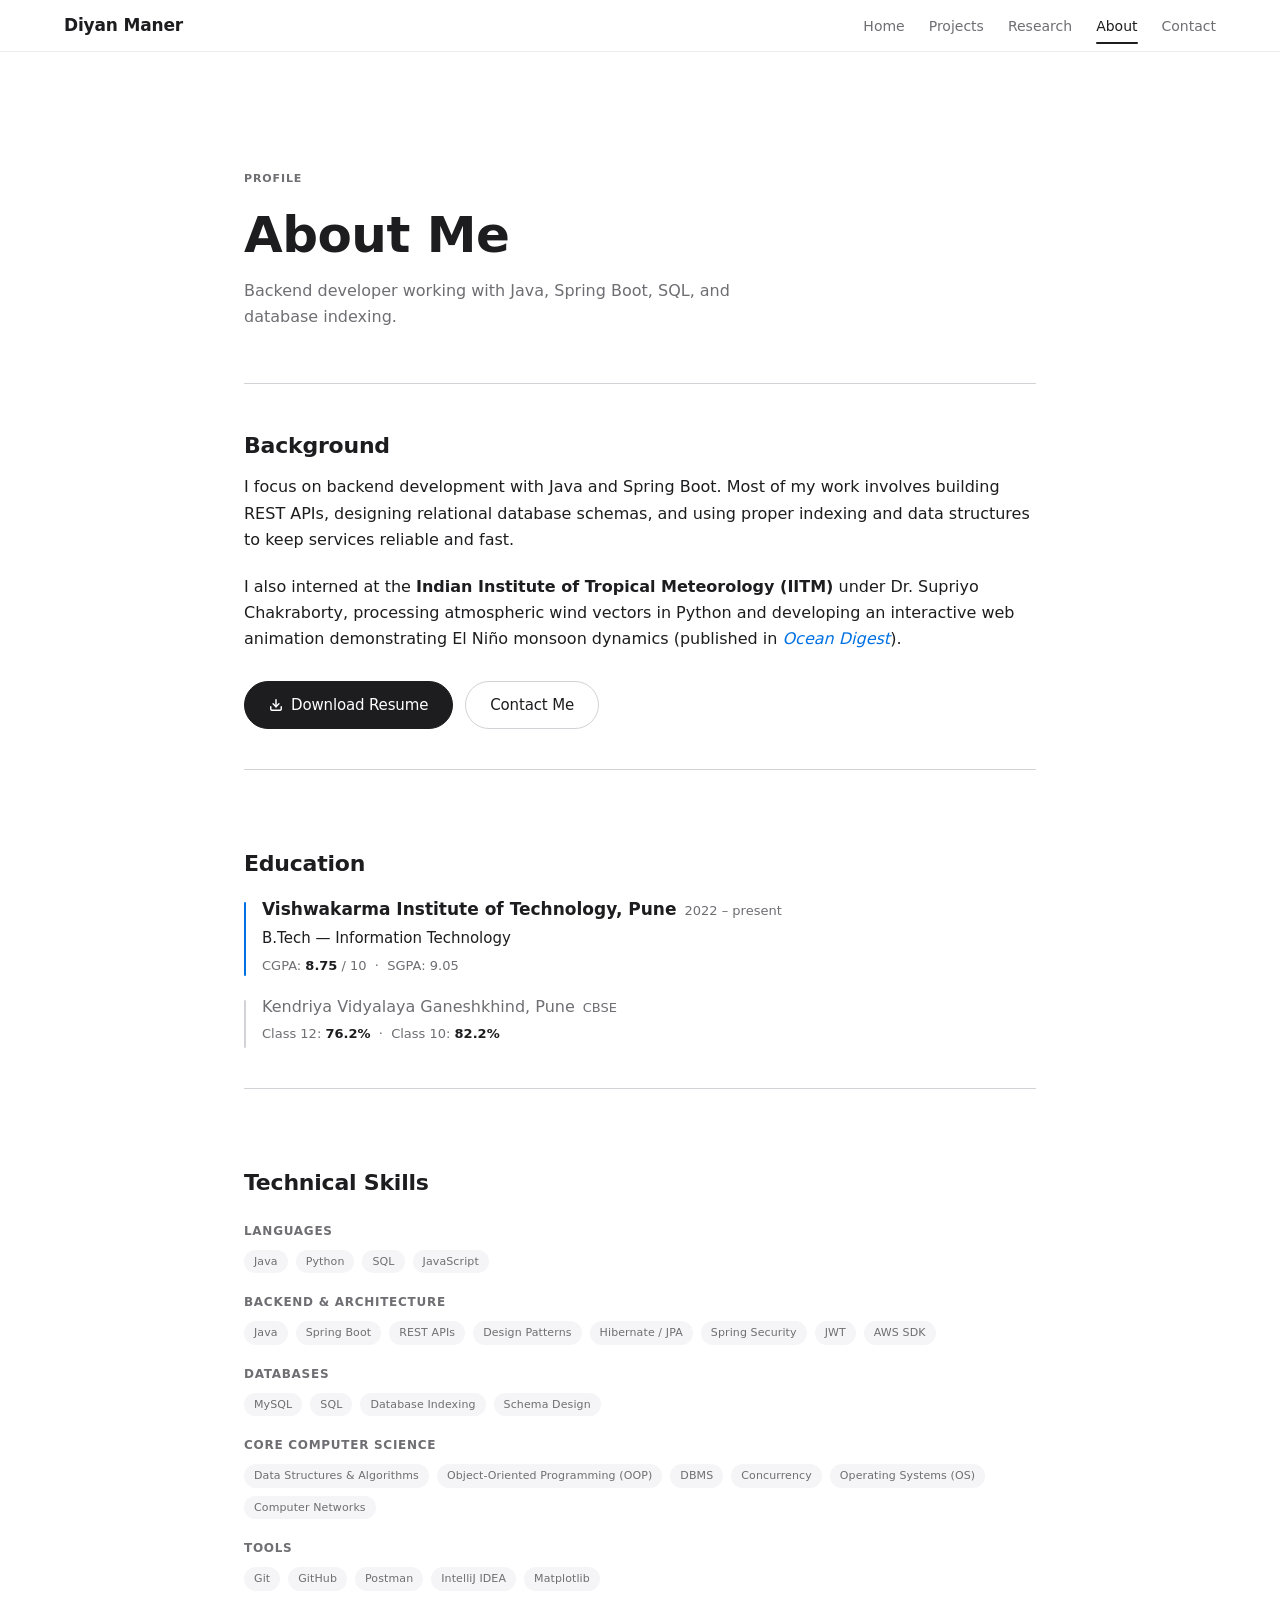
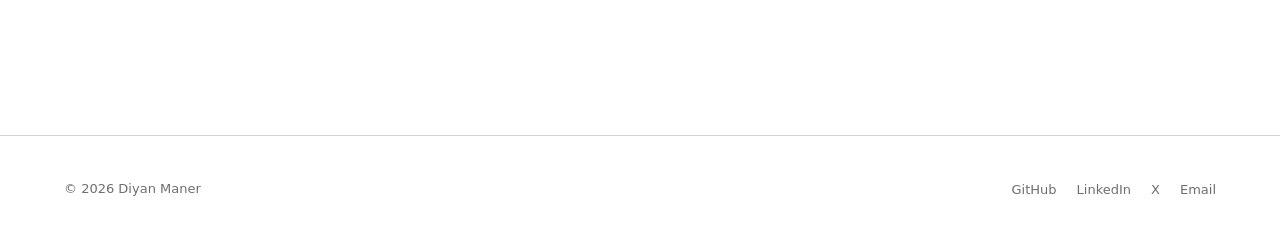
==== about.html @ 2ac3b4d7 "Initial deploy" ====
<!DOCTYPE html>
<html lang="en">
<head>
  <meta charset="UTF-8">
  <meta name="viewport" content="width=device-width, initial-scale=1.0">
  <title>About — Diyan Maner</title>
  <meta name="description" content="Background, education, and technical skills of Diyan Maner — backend Java developer and B.Tech IT student at VIT Pune.">
  <link rel="canonical" href="https://dynm13.github.io/about.html">

  <meta property="og:type" content="profile">
  <meta property="og:title" content="About — Diyan Maner">
  <meta property="og:description" content="Backend developer, IT student at VIT Pune, research intern at IITM.">
  <meta property="og:url" content="https://dynm13.github.io/about.html">

  <link rel="icon" type="image/svg+xml" href="assets/favicon.svg">

  <!-- Security & Anti-scrape -->
  <meta http-equiv="X-Content-Type-Options" content="nosniff">
  <meta http-equiv="X-Frame-Options" content="DENY">
  <meta http-equiv="Referrer-Policy" content="strict-origin-when-cross-origin">
  <meta http-equiv="Permissions-Policy" content="geolocation=(), microphone=(), camera=()">
  <meta http-equiv="Content-Security-Policy" content="default-src 'self'; style-src 'self' https://fonts.googleapis.com 'unsafe-inline'; font-src 'self' https://fonts.gstatic.com; script-src 'self'; img-src 'self' data:; frame-src https://www.oceansociety.in; connect-src 'none';">
  <meta name="robots" content="index, follow, noai, noimageai, noarchive">

  <link rel="preconnect" href="https://fonts.googleapis.com">
  <link rel="preconnect" href="https://fonts.gstatic.com" crossorigin>
  <link href="https://fonts.googleapis.com/css2?family=DM+Sans:ital,opsz,wght@0,9..40,400;0,9..40,500;0,9..40,600;0,9..40,700;1,9..40,400&display=swap" rel="stylesheet">
  <link rel="stylesheet" href="css/style.css">
</head>
<body>
  <a href="#main-content" class="skip-link">Skip to main content</a>

  <!-- Header -->
  <header class="site-header">
    <div class="container site-header__inner">
      <a href="index.html" class="brand" aria-label="Diyan Maner — Home">
        Diyan Maner
      </a>

      <button class="nav-toggle" aria-label="Toggle navigation menu" aria-expanded="false" aria-controls="primary-nav">
        <span class="nav-toggle__bar"></span>
        <span class="nav-toggle__bar"></span>
        <span class="nav-toggle__bar"></span>
      </button>

      <nav id="primary-nav" aria-label="Primary Navigation">
        <ul class="nav-links">
          <li><a href="index.html" class="nav-link">Home</a></li>
          <li><a href="projects.html" class="nav-link">Projects</a></li>
          <li><a href="research.html" class="nav-link">Research</a></li>
          <li><a href="about.html" class="nav-link active" aria-current="page">About</a></li>
          <li><a href="contact.html" class="nav-link">Contact</a></li>
        </ul>
      </nav>
    </div>
  </header>

  <main id="main-content">
    <div class="container article-content">

      <!-- Page Header -->
      <div style="padding-top: 64px; margin-bottom: 40px; border-bottom: 1px solid var(--border); padding-bottom: 32px;">
        <span class="eyebrow">Profile</span>
        <h1 style="margin-top: 8px; margin-bottom: 12px;">About Me</h1>
        <p style="color: var(--text-muted); max-width: 540px;">
          Backend developer working with Java, Spring Boot, SQL, and database indexing.
        </p>
      </div>

      <!-- Background -->
      <section style="margin-bottom: 40px;">
        <h2 style="font-size: 22px; margin-bottom: 14px;">Background</h2>
        <p>
          I focus on backend development with Java and Spring Boot. Most of my work involves building REST APIs, designing relational database schemas, and using proper indexing and data structures to keep services reliable and fast.
        </p>
        <p style="margin-top: 12px;">
          I also interned at the <strong>Indian Institute of Tropical Meteorology (IITM)</strong> under Dr. Supriyo Chakraborty, processing atmospheric wind vectors in Python and developing an interactive web animation demonstrating El Niño monsoon dynamics (published in <a href="https://www.oceansociety.in/docs/ocean/ocean_digest/2026/Ocean_Digest_June_2026.pdf" target="_blank" rel="noopener noreferrer"><em>Ocean Digest</em></a>).
        </p>
        <div class="btn-group">
          <a href="assets/Diyan_Maner_Resume.pdf" class="btn btn--primary" download>
            <svg width="14" height="14" viewBox="0 0 24 24" fill="none" stroke="currentColor" stroke-width="2.5" stroke-linecap="round" stroke-linejoin="round" aria-hidden="true"><path d="M21 15v4a2 2 0 0 1-2 2H5a2 2 0 0 1-2-2v-4"/><polyline points="7 10 12 15 17 10"/><line x1="12" y1="15" x2="12" y2="3"/></svg>
            Download Resume
          </a>
          <a href="contact.html" class="btn btn--outline">Contact Me</a>
        </div>
      </section>

      <!-- Education -->
      <section style="margin-bottom: 40px; padding-top: 32px; border-top: 1px solid var(--border);">
        <h2 style="font-size: 22px; margin-bottom: 20px;">Education</h2>

        <div style="display: flex; flex-direction: column; gap: 20px;">
          <!-- VIT -->
          <div style="display: flex; gap: 16px; align-items: flex-start;">
            <div style="width: 2px; background: var(--accent); border-radius: 2px; flex-shrink: 0; margin-top: 4px; align-self: stretch; min-height: 48px;"></div>
            <div>
              <div style="display: flex; justify-content: space-between; align-items: baseline; flex-wrap: wrap; gap: 8px;">
                <h3 style="font-size: 17px; margin: 0; font-weight: 600;">Vishwakarma Institute of Technology, Pune</h3>
                <span class="text-muted" style="font-size: 13px;">2022 – present</span>
              </div>
              <p style="margin: 4px 0 0; font-size: 15px;">B.Tech — Information Technology</p>
              <p class="text-muted" style="margin: 4px 0 0; font-size: 13px;">CGPA: <strong style="color: var(--text);">8.75</strong> / 10 &nbsp;·&nbsp; SGPA: 9.05</p>
            </div>
          </div>

          <!-- KV -->
          <div style="display: flex; gap: 16px; align-items: flex-start;">
            <div style="width: 2px; background: var(--border); border-radius: 2px; flex-shrink: 0; margin-top: 4px; align-self: stretch; min-height: 48px;"></div>
            <div>
              <div style="display: flex; justify-content: space-between; align-items: baseline; flex-wrap: wrap; gap: 8px;">
                <h3 style="font-size: 16px; margin: 0; font-weight: 500; color: var(--text-muted);">Kendriya Vidyalaya Ganeshkhind, Pune</h3>
                <span class="text-muted" style="font-size: 13px;">CBSE</span>
              </div>
              <p class="text-muted" style="margin: 4px 0 0; font-size: 13px;">Class 12: <strong style="color: var(--text);">76.2%</strong> &nbsp;·&nbsp; Class 10: <strong style="color: var(--text);">82.2%</strong></p>
            </div>
          </div>
        </div>
      </section>

      <!-- Technical Skills -->
      <section style="padding-top: 32px; border-top: 1px solid var(--border); padding-bottom: 64px;">
        <h2 style="font-size: 22px; margin-bottom: 24px;">Technical Skills</h2>

        <div style="display: flex; flex-direction: column; gap: 20px;">
          <div>
            <p style="font-size: 12px; font-weight: 700; letter-spacing: 0.06em; text-transform: uppercase; color: var(--text-muted); margin-bottom: 8px;">Languages</p>
            <div class="skills-list">
              <span class="tag">Java</span>
              <span class="tag">Python</span>
              <span class="tag">SQL</span>
              <span class="tag">JavaScript</span>
            </div>
          </div>

          <div>
            <p style="font-size: 12px; font-weight: 700; letter-spacing: 0.06em; text-transform: uppercase; color: var(--text-muted); margin-bottom: 8px;">Backend &amp; Architecture</p>
            <div class="skills-list">
              <span class="tag">Java</span>
              <span class="tag">Spring Boot</span>
              <span class="tag">REST APIs</span>
              <span class="tag">Design Patterns</span>
              <span class="tag">Hibernate / JPA</span>
              <span class="tag">Spring Security</span>
              <span class="tag">JWT</span>
              <span class="tag">AWS SDK</span>
            </div>
          </div>

          <div>
            <p style="font-size: 12px; font-weight: 700; letter-spacing: 0.06em; text-transform: uppercase; color: var(--text-muted); margin-bottom: 8px;">Databases</p>
            <div class="skills-list">
              <span class="tag">MySQL</span>
              <span class="tag">SQL</span>
              <span class="tag">Database Indexing</span>
              <span class="tag">Schema Design</span>
            </div>
          </div>

          <div>
            <p style="font-size: 12px; font-weight: 700; letter-spacing: 0.06em; text-transform: uppercase; color: var(--text-muted); margin-bottom: 8px;">Core Computer Science</p>
            <div class="skills-list">
              <span class="tag">Data Structures &amp; Algorithms</span>
              <span class="tag">Object-Oriented Programming (OOP)</span>
              <span class="tag">DBMS</span>
              <span class="tag">Concurrency</span>
              <span class="tag">Operating Systems (OS)</span>
              <span class="tag">Computer Networks</span>
            </div>
          </div>

          <div>
            <p style="font-size: 12px; font-weight: 700; letter-spacing: 0.06em; text-transform: uppercase; color: var(--text-muted); margin-bottom: 8px;">Tools</p>
            <div class="skills-list">
              <span class="tag">Git</span>
              <span class="tag">GitHub</span>
              <span class="tag">Postman</span>
              <span class="tag">IntelliJ IDEA</span>
              <span class="tag">Matplotlib</span>
            </div>
          </div>
        </div>
      </section>

    </div>
  </main>

  <!-- Footer -->
  <footer class="site-footer">
    <div class="container site-footer__inner">
      <p class="site-footer__copy">© 2026 Diyan Maner</p>
      <ul class="site-footer__links">
        <li><a href="https://github.com/DynM13" target="_blank" rel="noopener noreferrer">GitHub</a></li>
        <li><a href="https://www.linkedin.com/in/diyan-maner13/" target="_blank" rel="noopener noreferrer">LinkedIn</a></li>
        <li><a href="https://x.com/diyan1306" target="_blank" rel="noopener noreferrer">X</a></li>
        <li><a href="mailto:diyanmaner06@gmail.com">Email</a></li>
      </ul>
    </div>
  </footer>

  <script src="js/main.js"></script>
</body>
</html>
---- css/style.css ----
/* ==========================================================================
   STYLE.CSS — Diyan Maner Portfolio
   Apple-inspired: SF Pro stack, bold typographic hierarchy, depth via shadow
   ========================================================================== */

/* --------------------------------------------------------------------------
   Design Tokens
   -------------------------------------------------------------------------- */
:root {
  --bg: #ffffff;
  --text: #1d1d1f;
  --text-muted: #6e6e73;
  --accent: #0071e3;
  --accent-hover: #0077ed;
  --border: #d2d2d7;
  --border-light: #e5e5ea;
  --surface: #f5f5f7;
  --surface-dark: #1d1d1f;
  --focus-ring: rgba(0, 113, 227, 0.4);

  --font: 'DM Sans', system-ui, sans-serif;
  --font-mono: SFMono-Regular, Menlo, Monaco, Consolas, monospace;

  --container-max: 1200px;
  --header-height: 52px;
  --radius-sm: 8px;
  --radius-md: 16px;
  --radius-pill: 9999px;

  --ease: cubic-bezier(0.25, 0.1, 0.25, 1);
  --fast: 0.15s ease;
  --smooth: 0.3s var(--ease);
}

/* --------------------------------------------------------------------------
   Reset & Base
   -------------------------------------------------------------------------- */
*, *::before, *::after { box-sizing: border-box; margin: 0; padding: 0; }

html { font-size: 16px; scroll-behavior: smooth; -webkit-text-size-adjust: 100%; }

body {
  font-family: var(--font);
  background: var(--bg);
  color: var(--text);
  line-height: 1.6;
  font-weight: 400;
  min-height: 100vh;
  display: flex;
  flex-direction: column;
  -webkit-font-smoothing: antialiased;
  -moz-osx-font-smoothing: grayscale;
}

img, svg { display: block; max-width: 100%; height: auto; }

a {
  color: var(--accent);
  text-decoration: none;
  transition: color var(--fast);
}
a:hover { text-decoration: underline; }

button { font-family: inherit; cursor: pointer; border: none; background: none; }

:focus-visible {
  outline: 2px solid var(--accent);
  outline-offset: 3px;
  border-radius: var(--radius-sm);
}

.skip-link {
  position: absolute;
  top: 0;
  left: 24px;
  transform: translateY(-100%);
  background: var(--accent);
  color: #fff;
  padding: 8px 16px;
  z-index: 1000;
  font-weight: 500;
  border-radius: 0 0 var(--radius-sm) var(--radius-sm);
  transition: transform var(--fast);
  opacity: 0;
  pointer-events: none;
}
.skip-link:focus {
  transform: translateY(0);
  opacity: 1;
  pointer-events: auto;
}

/* --------------------------------------------------------------------------
   Typography
   -------------------------------------------------------------------------- */
h1, h2, h3, h4 {
  color: var(--text);
  letter-spacing: normal;
}

h1 {
  font-size: clamp(34px, 4.2vw, 50px);
  font-weight: 700;
  line-height: 1.25;
  letter-spacing: -0.01em;
}

h2 {
  font-size: clamp(22px, 2.5vw, 30px);
  font-weight: 600;
  line-height: 1.3;
  letter-spacing: -0.01em;
}

h3 {
  font-size: clamp(17px, 1.8vw, 21px);
  font-weight: 600;
  line-height: 1.4;
}

h4 { font-size: 16px; font-weight: 600; line-height: 1.4; }

p {
  font-size: clamp(16px, 1.1vw, 17px);
  line-height: 1.65;
  color: var(--text);
}

.text-muted { color: var(--text-muted); }

.eyebrow {
  display: inline-block;
  font-size: 11px;
  font-weight: 700;
  letter-spacing: 0.08em;
  text-transform: uppercase;
  color: var(--text-muted);
  margin-bottom: 8px;
}

/* --------------------------------------------------------------------------
   Layout & Container
   -------------------------------------------------------------------------- */
.container {
  width: 100%;
  max-width: var(--container-max);
  margin-inline: auto;
  padding-inline: 24px;
}

main { flex: 1 0 auto; }

.section { padding-block: 80px; }
.section--alt { background: var(--surface); }
.section--dark { background: var(--surface-dark); color: #f5f5f7; }
.section--bordered { border-bottom: 1px solid var(--border); }

.section-header { margin-bottom: 48px; }
.section-header--inline {
  display: flex;
  justify-content: space-between;
  align-items: flex-end;
  flex-wrap: wrap;
  gap: 16px;
}
.section-header p { color: var(--text-muted); max-width: 600px; margin-top: 8px; }

/* --------------------------------------------------------------------------
   Header & Navigation
   -------------------------------------------------------------------------- */
.site-header {
  position: sticky;
  top: 0;
  height: var(--header-height);
  display: flex;
  align-items: center;
  background: rgba(255, 255, 255, 0.85);
  backdrop-filter: saturate(180%) blur(20px);
  -webkit-backdrop-filter: saturate(180%) blur(20px);
  border-bottom: 1px solid rgba(0, 0, 0, 0.07);
  z-index: 100;
}

.site-header__inner {
  display: flex;
  justify-content: space-between;
  align-items: center;
  width: 100%;
}

.brand {
  display: inline-flex;
  align-items: center;
  color: var(--text);
  text-decoration: none;
  font-weight: 600;
  font-size: 17px;
  letter-spacing: -0.01em;
}
.brand:hover { text-decoration: none; color: var(--text); }

.nav-links {
  display: flex;
  align-items: center;
  list-style: none;
  gap: 24px;
}

.nav-link {
  color: var(--text-muted);
  font-size: 14px;
  font-weight: 400;
  padding: 8px 0;
  text-decoration: none;
  transition: color var(--fast);
  position: relative;
}
.nav-link:hover { color: var(--text); text-decoration: none; }
.nav-link.active { color: var(--text); font-weight: 500; }
.nav-link.active::after {
  content: '';
  position: absolute;
  bottom: -2px;
  left: 0; right: 0;
  height: 1.5px;
  background: var(--text);
  border-radius: 2px;
}

.nav-toggle {
  display: none;
  flex-direction: column;
  justify-content: center;
  align-items: center;
  width: 40px;
  height: 40px;
  border-radius: var(--radius-sm);
  border: 1px solid var(--border);
  background: var(--bg);
  padding: 8px;
  gap: 4px;
}
.nav-toggle__bar {
  width: 20px;
  height: 1.5px;
  background: var(--text);
  transition: transform var(--smooth), opacity var(--smooth);
}
.nav-toggle.open .nav-toggle__bar:nth-child(1) { transform: translateY(5.5px) rotate(45deg); }
.nav-toggle.open .nav-toggle__bar:nth-child(2) { opacity: 0; }
.nav-toggle.open .nav-toggle__bar:nth-child(3) { transform: translateY(-5.5px) rotate(-45deg); }

/* --------------------------------------------------------------------------
   Buttons
   -------------------------------------------------------------------------- */
.btn {
  display: inline-flex;
  align-items: center;
  justify-content: center;
  gap: 8px;
  font-size: 15px;
  font-weight: 500;
  padding: 11px 24px;
  border-radius: var(--radius-pill);
  transition: background var(--fast), box-shadow var(--fast), transform var(--fast);
  text-decoration: none;
  white-space: nowrap;
  letter-spacing: -0.01em;
}
.btn:hover { text-decoration: none; transform: translateY(-1px); }
.btn:active { transform: translateY(0); }

/* Primary — near-black, premium CTA */
.btn--primary {
  background: #1d1d1f;
  color: #ffffff;
  border: 1.5px solid #1d1d1f;
}
.btn--primary:hover {
  background: #3d3d3f;
  border-color: #3d3d3f;
  color: #ffffff;
  box-shadow: 0 4px 14px rgba(0, 0, 0, 0.2);
}

/* Outline */
.btn--outline {
  background: transparent;
  color: var(--text);
  border: 1.5px solid var(--border);
}
.btn--outline:hover {
  background: var(--surface);
  border-color: #b0b0b7;
  color: var(--text);
  box-shadow: 0 2px 8px rgba(0, 0, 0, 0.08);
}

/* Ghost — white version for dark sections */
.btn--ghost {
  background: rgba(255, 255, 255, 0.1);
  color: #ffffff;
  border: 1.5px solid rgba(255, 255, 255, 0.3);
}
.btn--ghost:hover {
  background: rgba(255, 255, 255, 0.18);
  border-color: rgba(255, 255, 255, 0.5);
  color: #ffffff;
}

.btn-group {
  display: flex;
  flex-wrap: wrap;
  gap: 12px;
  margin-top: 28px;
}

/* --------------------------------------------------------------------------
   Filter Chips
   -------------------------------------------------------------------------- */
.filter-bar {
  display: flex;
  flex-wrap: wrap;
  gap: 8px;
  margin-bottom: 48px;
}

.filter-chip {
  background: var(--bg);
  border: 1px solid var(--border);
  color: var(--text-muted);
  font-size: 13px;
  font-weight: 500;
  padding: 5px 14px;
  border-radius: var(--radius-pill);
  transition: var(--fast);
}
.filter-chip:hover { background: var(--surface); color: var(--text); }
.filter-chip.active {
  background: var(--text);
  border-color: var(--text);
  color: #ffffff;
}

/* --------------------------------------------------------------------------
   Cards & Grid
   -------------------------------------------------------------------------- */
.grid {
  display: grid;
  grid-template-columns: repeat(3, 1fr);
  gap: 20px;
}
.grid--2col { grid-template-columns: repeat(2, 1fr); }

.card {
  background: var(--bg);
  border: 1px solid var(--border-light);
  border-radius: var(--radius-md);
  padding: 24px;
  display: flex;
  flex-direction: column;
  height: 100%;
  transition: transform var(--smooth), box-shadow var(--smooth), border-color var(--fast);
}
.card:hover {
  transform: translateY(-4px);
  box-shadow: 0 12px 36px rgba(0, 0, 0, 0.1);
  border-color: var(--border);
}

.card__header {
  display: flex;
  justify-content: space-between;
  align-items: center;
  margin-bottom: 14px;
}

.card__date {
  font-size: 12px;
  color: var(--text-muted);
  font-variant-numeric: tabular-nums;
}

.card__title {
  font-size: 18px;
  font-weight: 600;
  margin-bottom: 8px;
  line-height: 1.3;
  letter-spacing: -0.015em;
}
.card__title a { color: var(--text); text-decoration: none; }
.card__title a:hover { color: var(--accent); text-decoration: none; }

.card__description {
  color: var(--text-muted);
  font-size: 14px;
  line-height: 1.6;
  margin-bottom: 20px;
  flex-grow: 1;
}

.card__tags {
  display: flex;
  flex-wrap: wrap;
  gap: 6px;
  margin-bottom: 16px;
}

.tag {
  background: var(--surface);
  color: var(--text-muted);
  font-size: 11px;
  font-weight: 500;
  padding: 3px 10px;
  border-radius: var(--radius-pill);
  letter-spacing: 0.01em;
}

.card__footer {
  display: flex;
  align-items: center;
  justify-content: space-between;
  padding-top: 16px;
  border-top: 1px solid var(--border-light);
  font-size: 13px;
}

.card__link {
  display: inline-flex;
  align-items: center;
  gap: 3px;
  font-weight: 500;
  color: var(--accent);
  font-size: 13px;
}
.card__link:hover { text-decoration: underline; }

/* --------------------------------------------------------------------------
   Hero
   -------------------------------------------------------------------------- */
.hero {
  padding-top: 100px;
  padding-bottom: 100px;
  background: var(--bg);
}

.hero__title {
  max-width: 820px;
  margin-bottom: 20px;
}

.hero__subtitle {
  font-size: clamp(17px, 1.4vw, 20px);
  color: var(--text-muted);
  max-width: 660px;
  line-height: 1.6;
  font-weight: 400;
}

/* --------------------------------------------------------------------------
   Research / Article Layout
   -------------------------------------------------------------------------- */
.article-header {
  padding-top: 80px;
  padding-bottom: 48px;
  border-bottom: 1px solid var(--border);
}

.article-header__meta {
  display: flex;
  flex-wrap: wrap;
  gap: 24px;
  color: var(--text-muted);
  font-size: 14px;
  margin-top: 24px;
}

.article-content {
  padding-top: 48px;
  padding-bottom: 80px;
  max-width: 840px;
}

.article-content h2 {
  margin-top: 48px;
  margin-bottom: 16px;
  font-size: clamp(20px, 2.4vw, 26px);
}

.article-content h3 {
  margin-top: 28px;
  margin-bottom: 10px;
  font-size: 18px;
}

.article-content p { margin-bottom: 20px; }

.article-content ul, .article-content ol {
  margin-bottom: 20px;
  padding-left: 24px;
}
.article-content li { margin-bottom: 8px; color: var(--text); }

.callout {
  background: var(--surface);
  border: 1px solid var(--border);
  border-radius: var(--radius-md);
  padding: 16px 20px;
  margin: 20px 0;
}
.callout p { margin: 0; font-size: 14px; }

.interactive-preview {
  background: var(--surface);
  border: 1px solid var(--border);
  border-radius: var(--radius-md);
  padding: 16px;
  margin: 24px 0;
}

.preview-frame {
  width: 100%;
  height: 520px;
  border: 1px solid var(--border-light);
  border-radius: var(--radius-sm);
  background: #ffffff;
  display: block;
}

.preview-bar {
  display: flex;
  justify-content: space-between;
  align-items: center;
  flex-wrap: wrap;
  gap: 12px;
  margin-top: 12px;
  font-size: 13px;
  color: var(--text-muted);
}

/* --------------------------------------------------------------------------
   About Page
   -------------------------------------------------------------------------- */
.skills-list {
  display: flex;
  flex-wrap: wrap;
  gap: 8px;
}

.timeline {
  display: flex;
  flex-direction: column;
  gap: 24px;
  margin-top: 20px;
  border-left: 2px solid var(--border);
  padding-left: 24px;
}

.timeline-item { position: relative; }
.timeline-item::before {
  content: '';
  position: absolute;
  left: calc(-24px - 5px);
  top: 6px;
  width: 8px;
  height: 8px;
  border-radius: 50%;
  background: var(--accent);
}

.timeline-item__period { font-size: 12px; color: var(--text-muted); }
.timeline-item__title { font-size: 16px; font-weight: 600; margin: 2px 0 4px; }
.timeline-item__meta { font-size: 13px; color: var(--text-muted); }

/* --------------------------------------------------------------------------
   Contact
   -------------------------------------------------------------------------- */
.contact-container {
  display: grid;
  grid-template-columns: 1fr 1fr;
  gap: 48px;
  margin-top: 48px;
}

.contact-card {
  border: 1px solid var(--border-light);
  border-radius: var(--radius-md);
  padding: 24px;
  margin-bottom: 16px;
  background: var(--bg);
  transition: box-shadow var(--smooth);
}
.contact-card:hover { box-shadow: 0 4px 16px rgba(0,0,0,0.06); }

.form-group { margin-bottom: 16px; }

.form-label {
  display: block;
  font-size: 13px;
  font-weight: 500;
  margin-bottom: 6px;
  color: var(--text);
}

.form-input, .form-textarea {
  width: 100%;
  font-family: inherit;
  font-size: 15px;
  color: var(--text);
  background: var(--bg);
  border: 1px solid var(--border);
  border-radius: var(--radius-sm);
  padding: 10px 14px;
  transition: border-color var(--fast), box-shadow var(--fast);
}
.form-input:focus, .form-textarea:focus {
  outline: none;
  border-color: var(--accent);
  box-shadow: 0 0 0 3px var(--focus-ring);
}
.form-textarea { resize: vertical; min-height: 120px; }

/* --------------------------------------------------------------------------
   Footer
   -------------------------------------------------------------------------- */
.site-footer {
  border-top: 1px solid var(--border);
  background: var(--bg);
  padding-block: 40px;
  margin-top: auto;
}

.site-footer__inner {
  display: flex;
  justify-content: space-between;
  align-items: center;
  flex-wrap: wrap;
  gap: 16px;
}

.site-footer__links {
  display: flex;
  gap: 20px;
  list-style: none;
}
.site-footer__links a { color: var(--text-muted); font-size: 13px; }
.site-footer__links a:hover { color: var(--text); text-decoration: none; }
.site-footer__copy { color: var(--text-muted); font-size: 13px; }

/* --------------------------------------------------------------------------
   404
   -------------------------------------------------------------------------- */
.error-page { text-align: center; padding: 80px 0; }
.error-page__code {
  font-size: clamp(64px, 10vw, 120px);
  font-weight: 700;
  line-height: 1;
  color: var(--border);
  margin-bottom: 16px;
}

/* --------------------------------------------------------------------------
   Responsive
   -------------------------------------------------------------------------- */
@media (max-width: 1024px) {
  .grid { grid-template-columns: repeat(2, 1fr); }
  .contact-container { grid-template-columns: 1fr; gap: 24px; }
}

@media (max-width: 768px) {
  .hero { padding-block: 60px; }
  .section { padding-block: 56px; }
  .preview-frame { height: 380px; }

  .nav-toggle { display: flex; }

  .nav-links {
    position: fixed;
    top: var(--header-height);
    left: 0; right: 0;
    background: rgba(255,255,255,0.96);
    backdrop-filter: blur(16px);
    flex-direction: column;
    align-items: flex-start;
    padding: 24px;
    border-bottom: 1px solid var(--border);
    gap: 16px;
    box-shadow: 0 12px 24px rgba(0,0,0,0.06);
    transform: translateY(-110%);
    opacity: 0;
    pointer-events: none;
    transition: transform var(--smooth), opacity var(--smooth);
  }
  .nav-links.open { transform: translateY(0); opacity: 1; pointer-events: auto; }

  .grid { grid-template-columns: 1fr; }

  .btn-group { flex-direction: column; align-items: stretch; }
  .btn { width: 100%; justify-content: center; }

  .site-footer__inner { flex-direction: column; align-items: flex-start; }
}

@media print {
  .site-header, .site-footer, .nav-toggle, .btn-group { display: none !important; }
  body { color: #000; background: #fff; }
}
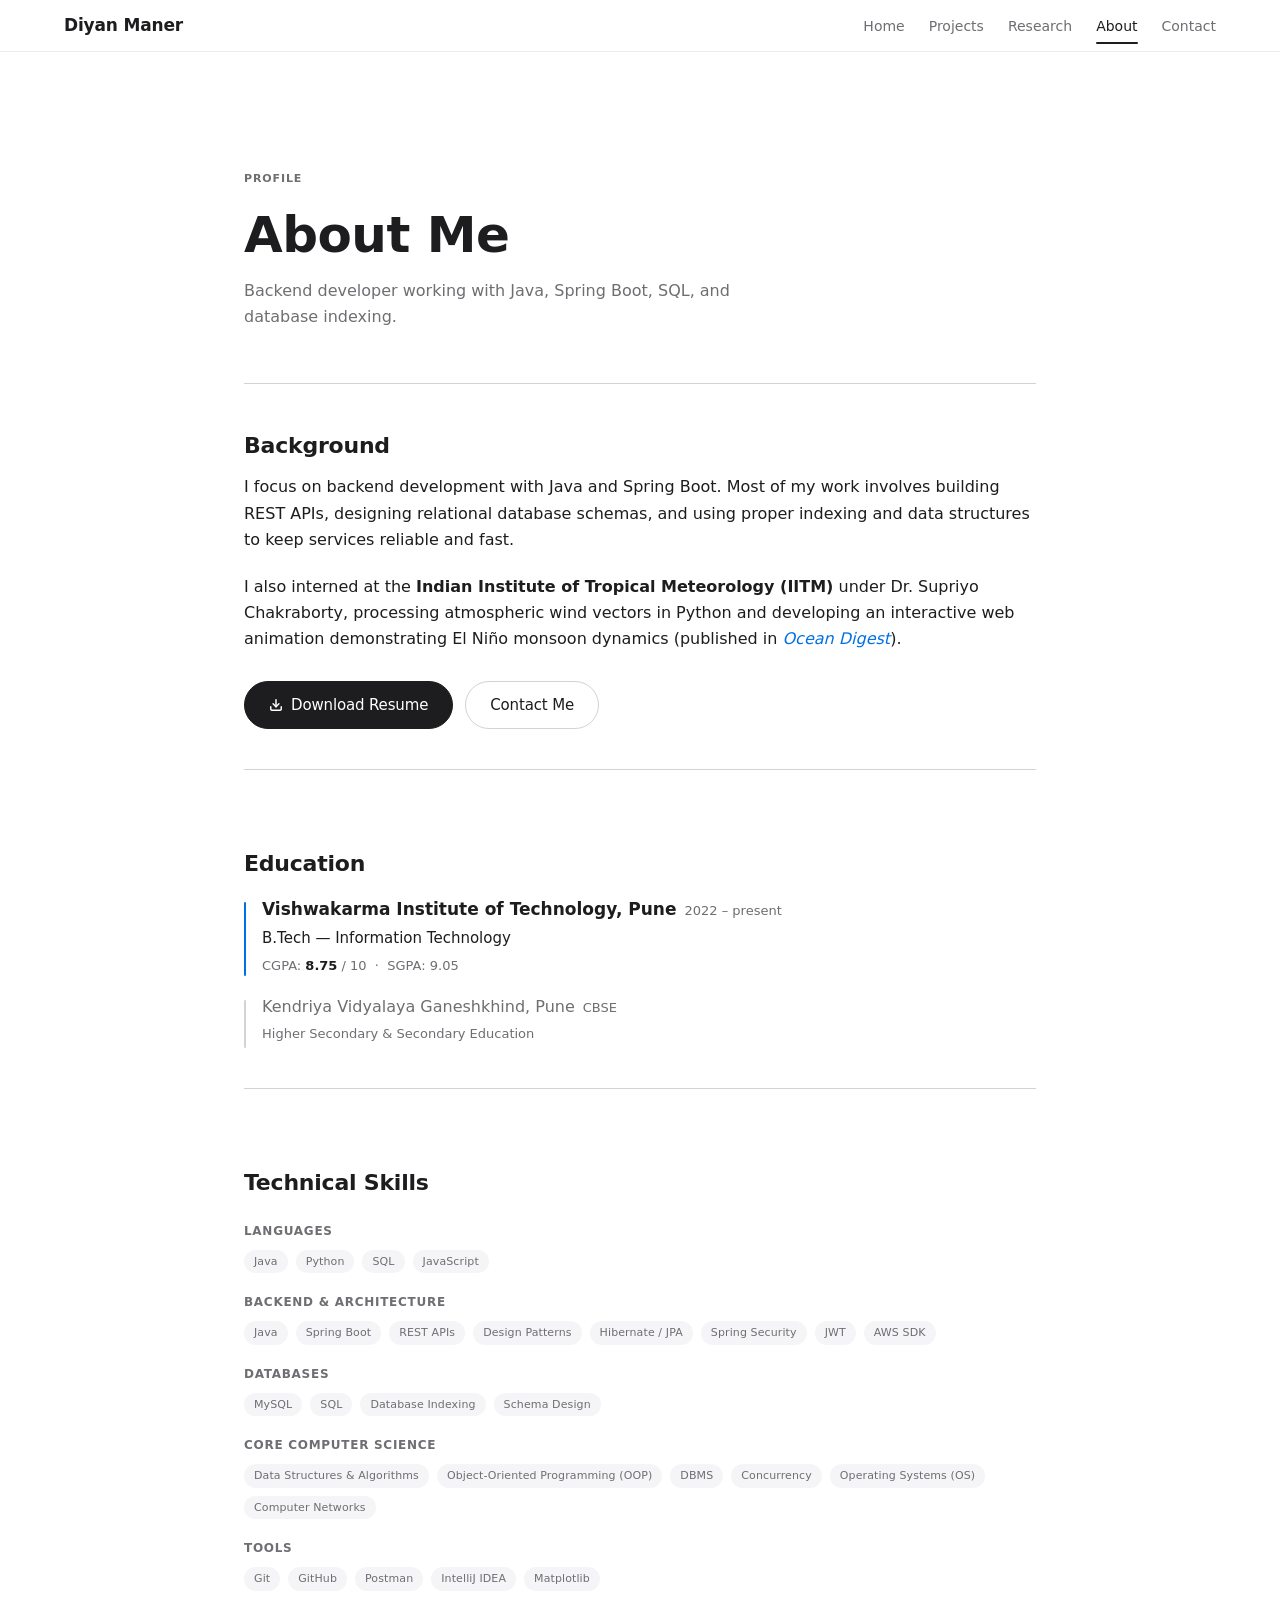
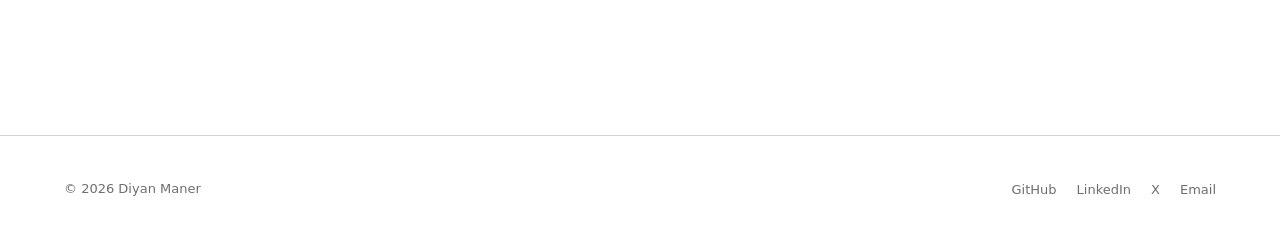
==== commit 77a74d76: "Removed" ====
--- a/about.html
+++ b/about.html
@@ -111,7 +111,7 @@
                 <h3 style="font-size: 16px; margin: 0; font-weight: 500; color: var(--text-muted);">Kendriya Vidyalaya Ganeshkhind, Pune</h3>
                 <span class="text-muted" style="font-size: 13px;">CBSE</span>
               </div>
-              <p class="text-muted" style="margin: 4px 0 0; font-size: 13px;">Class 12: <strong style="color: var(--text);">76.2%</strong> &nbsp;·&nbsp; Class 10: <strong style="color: var(--text);">82.2%</strong></p>
+              <p class="text-muted" style="margin: 4px 0 0; font-size: 13px;">Higher Secondary &amp; Secondary Education</p>
             </div>
           </div>
         </div>
